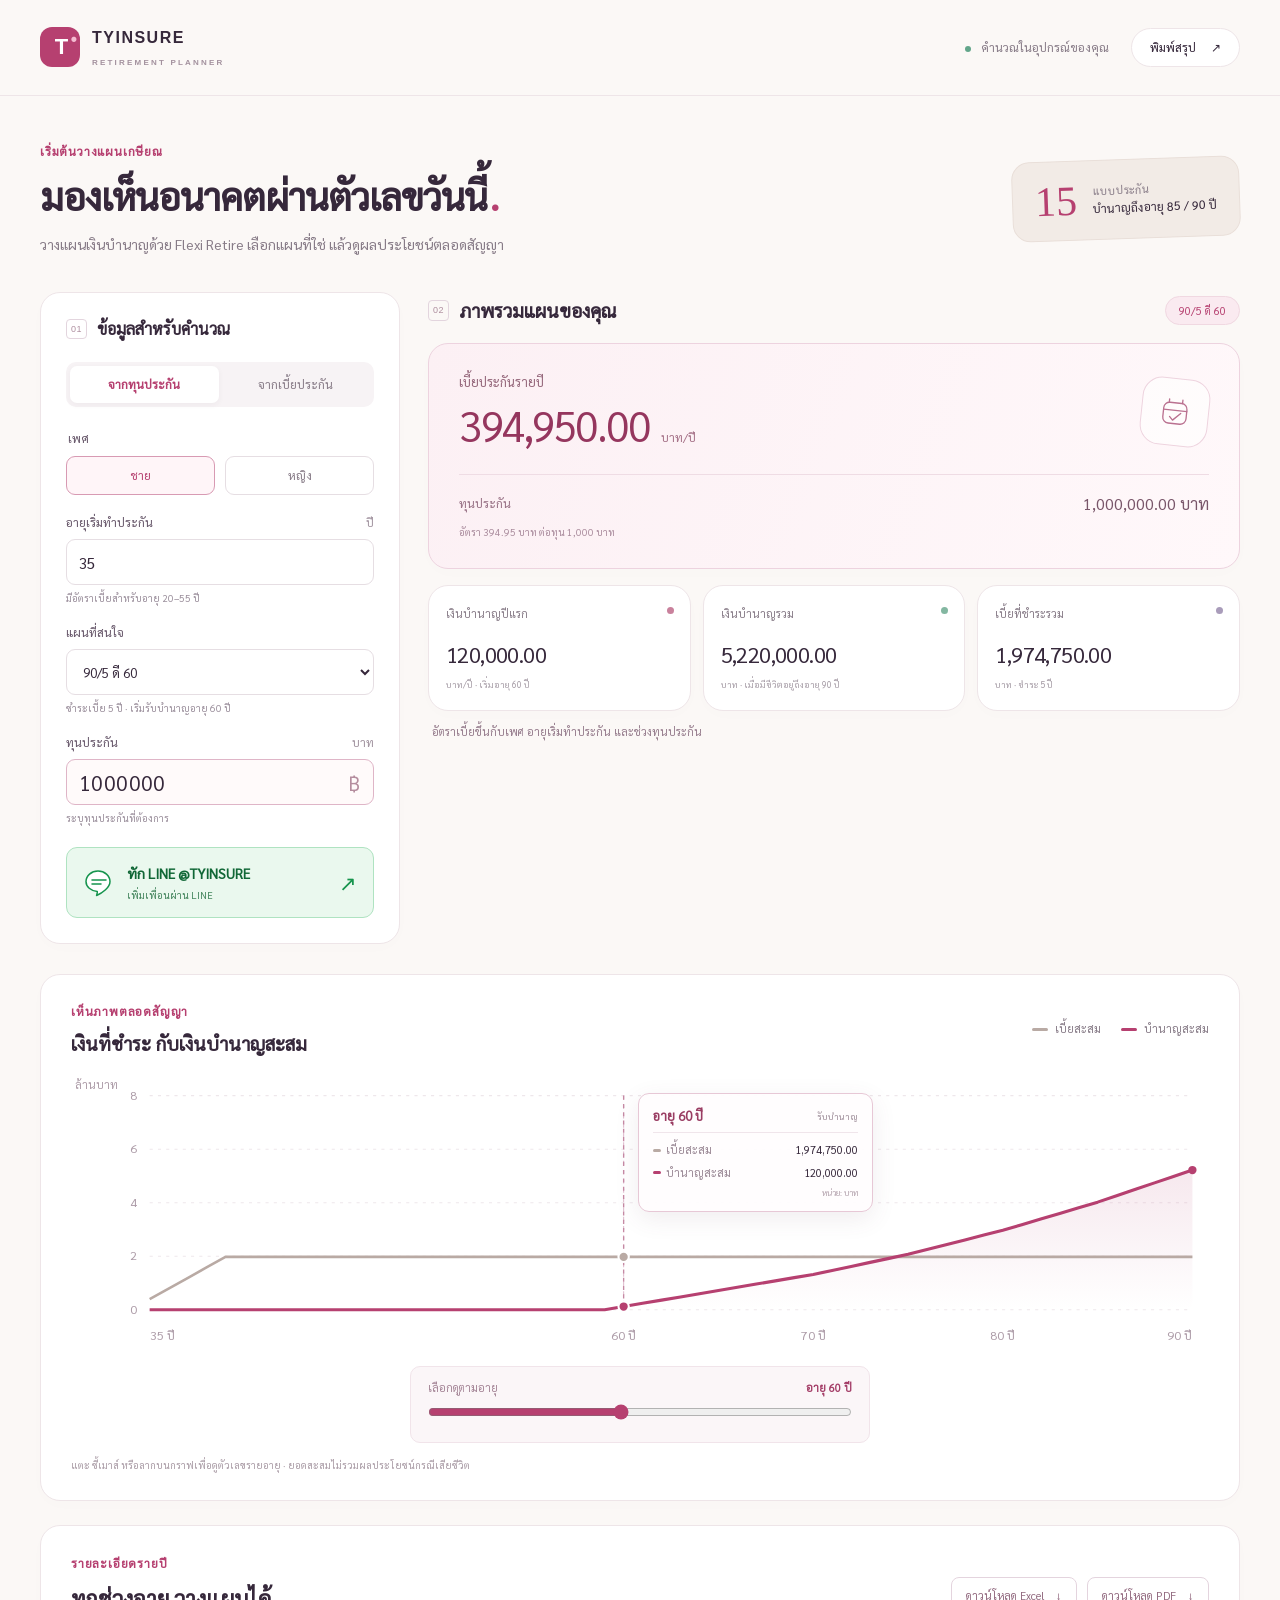
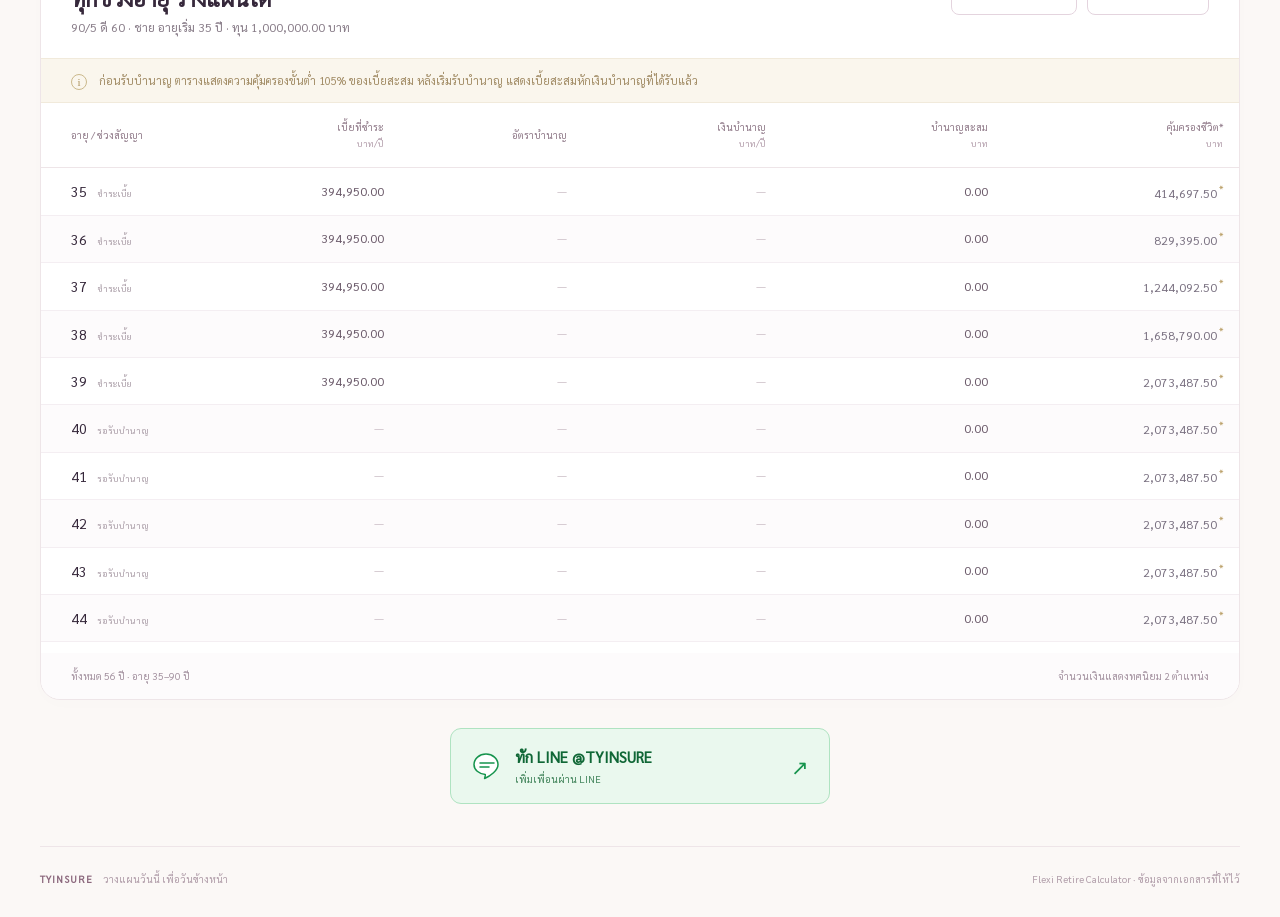
==== freeretire.html @ 0e9b87dd "Add files via upload" ====
<!doctype html>
<html lang="th">
<head>
 <meta charset="utf-8"><meta name="viewport" content="width=device-width, initial-scale=1">
 <meta name="theme-color" content="#b64070"><meta name="description" content="คำนวณเบี้ยและทุนประกัน Flexi Retire ทั้ง 15 แผน พร้อมเงินบำนาญและความคุ้มครองรายปี">
 <title>FreeRetire · Flexi Retire — TYINSURE</title>
 <link rel="stylesheet" href="style.css">
</head>
<body>
 <header class="topbar"><a class="brand" href="./" aria-label="TYINSURE หน้าแรก"><span class="brand-icon">T<span>•</span></span><span>TYINSURE<small>RETIREMENT PLANNER</small></span></a><div class="header-right"><span class="local-tag"><i></i> คำนวณในอุปกรณ์ของคุณ</span><button class="quiet" id="print" type="button">พิมพ์สรุป <span aria-hidden="true">↗</span></button></div></header>
 <main>
  <section class="intro"><div><p class="eyebrow">เริ่มต้นวางแผนเกษียณ</p><h1>มองเห็นอนาคต<br class="mobile-only">ผ่านตัวเลขวันนี้<span>.</span></h1><p class="intro-text">วางแผนเงินบำนาญด้วย Flexi Retire<br class="mobile-only"> เลือกแผนที่ใช่ แล้วดูผลประโยชน์ตลอดสัญญา</p></div><div class="intro-stamp"><span>15</span><div>แบบประกัน<br><strong>บำนาญถึงอายุ 85 / 90 ปี</strong></div></div></section>
  <div class="workspace">
   <aside class="input-panel card">
    <div class="section-heading"><span class="step">01</span><h2>ข้อมูลสำหรับคำนวณ</h2></div>
    <div class="mode-tabs" role="tablist" aria-label="วิธีคำนวณ"><button class="active" type="button" role="tab" id="mode-sum" aria-selected="true">จากทุนประกัน</button><button type="button" role="tab" id="mode-premium" aria-selected="false">จากเบี้ยประกัน</button></div>
    <form id="form" novalidate>
     <fieldset class="gender-field"><legend>เพศ</legend><div class="gender-options"><label><input type="radio" name="gender" value="male" checked><span>ชาย</span></label><label><input type="radio" name="gender" value="female"><span>หญิง</span></label></div></fieldset>
     <div class="field"><label for="age">อายุเริ่มทำประกัน <span>ปี</span></label><input id="age" type="number" min="20" max="60" step="1" value="35" inputmode="numeric" required><small id="age-hint">อายุที่มีอัตราเบี้ยในตาราง</small></div>
     <div class="field"><label for="plan">แผนที่สนใจ</label><select id="plan" required></select><small id="plan-hint"></small></div>
     <div class="field" id="frequency-field" hidden><label for="frequency">งวดชำระเบี้ย</label><select id="frequency"><option value="annual">รายปี</option><option value="semiannual">ราย 6 เดือน</option><option value="quarterly">ราย 3 เดือน</option><option value="monthly">รายเดือน</option></select><small>ใช้อัตรารายงวดจากภาพ ส่วนลดช่วงทุนใช้เฉพาะเบี้ยรายปี</small></div>
     <div class="field amount-field"><label for="amount" id="amount-label">ทุนประกัน <span>บาท</span></label><div class="amount-wrap"><input id="amount" type="number" min="0.01" step="0.01" value="1000000" inputmode="decimal" required><span id="amount-unit">฿</span></div><small id="amount-hint"></small></div>
     <div id="error" class="error" role="alert" hidden></div>
    </form>
    <a class="agent-contact" href="https://line.me/R/ti/p/@tyinsure" target="_blank" rel="noopener noreferrer" aria-label="ทัก LINE @TYINSURE เพิ่มเพื่อนผ่าน LINE (เปิดหน้าต่างใหม่)"><svg viewBox="0 0 32 32" aria-hidden="true"><path d="M27 14.5c0 6-7.5 11.5-13.4 14 .5-1.8.9-3.3.7-4.1C7.8 24 3 19.8 3 14.5 3 8.7 8.4 4 15 4s12 4.7 12 10.5Z"/><path d="M9 13h14M9 17h9"/></svg><span><strong>ทัก LINE @TYINSURE</strong><small>เพิ่มเพื่อนผ่าน LINE</small></span><span class="contact-arrow" aria-hidden="true">↗</span></a>
   </aside>
   <section id="results" class="results" aria-live="polite" aria-atomic="false">
    <div class="result-top"><div class="result-heading"><span class="step">02</span><h2>ภาพรวมแผนของคุณ</h2></div><span class="plan-badge" id="plan-badge">Flexi Retire</span></div>
    <div class="main-result card"><div class="main-result-top"><div><p id="headline-label">เบี้ยประกันรายปี</p><div class="headline"><strong id="headline-value">—</strong><span id="headline-unit">บาท/ปี</span></div></div><span class="result-icon" aria-hidden="true"><svg viewBox="0 0 48 48"><rect x="10" y="13" width="28" height="25" rx="7"/><path d="M16 13V9m16 4V9M10 22h28m-20 8 4 4 9-9"/></svg></span></div><div class="result-divider"></div><div class="complement"><span id="complement-label">ทุนประกัน</span><strong id="complement-value">—</strong></div><div class="rate-detail" id="rate-detail"></div></div>
    <div class="metrics"><article class="metric card"><span class="metric-dot pink"></span><p>เงินบำนาญปีแรก</p><strong id="first-pension">—</strong><small id="first-pension-note">บาท/ปี</small></article><article class="metric card"><span class="metric-dot mint"></span><p>เงินบำนาญรวม</p><strong id="total-pension">—</strong><small>บาท · เมื่อมีชีวิตอยู่ถึงอายุ 90 ปี</small></article><article class="metric card"><span class="metric-dot plum"></span><p>เบี้ยที่ชำระรวม</p><strong id="total-paid">—</strong><small id="pay-note">บาท · ตลอดระยะชำระเบี้ย</small></article></div>
    <div class="calculation-note" id="calculation-note"></div>
   </section>
  </div>
  <section class="chart-section card" id="chart-section"><div class="chart-header"><div><p class="eyebrow">เห็นภาพตลอดสัญญา</p><h2>เงินที่ชำระ กับเงินบำนาญสะสม</h2></div><div class="chart-legend"><span><i class="legend-paid"></i>เบี้ยสะสม</span><span><i class="legend-pension"></i>บำนาญสะสม</span></div></div><div id="chart" class="chart" aria-label="กราฟเปรียบเทียบเบี้ยสะสมและเงินบำนาญสะสม"></div><p class="chart-note">แตะ ชี้เมาส์ หรือลากบนกราฟเพื่อดูตัวเลขรายอายุ · ยอดสะสมไม่รวมผลประโยชน์กรณีเสียชีวิต</p></section>
  <section class="schedule-section card" id="schedule-section"><div class="schedule-header"><div><p class="eyebrow">รายละเอียดรายปี</p><h2>ทุกช่วงอายุ วางแผนได้</h2><p id="schedule-description">เบี้ยประกัน เงินบำนาญ และความคุ้มครองถึงอายุ 90 ปี</p></div><div class="export-actions"><button id="csv" type="button" class="outline-button">ดาวน์โหลด Excel <span aria-hidden="true">↓</span></button><button id="pdf" type="button" class="outline-button">ดาวน์โหลด PDF <span aria-hidden="true">↓</span></button></div></div><div class="schedule-info"><span class="info-icon" aria-hidden="true">i</span><p id="coverage-note">ก่อนรับบำนาญ ตารางแสดงความคุ้มครองขั้นต่ำ <strong>105% ของเบี้ยสะสม</strong> หลังเริ่มรับบำนาญ แสดงเบี้ยสะสมหักเงินบำนาญที่ได้รับแล้ว</p></div><div class="table-scroll" tabindex="0" aria-label="ตารางผลประโยชน์ เลื่อนเพื่อดูทุกคอลัมน์"><table><thead><tr><th>อายุ / ช่วงสัญญา</th><th>เบี้ยที่ชำระ<br><small>บาท/ปี</small></th><th>อัตราบำนาญ</th><th>เงินบำนาญ<br><small>บาท/ปี</small></th><th>บำนาญสะสม<br><small>บาท</small></th><th>คุ้มครองชีวิต*<br><small>บาท</small></th></tr></thead><tbody id="schedule-body"></tbody></table></div><div class="table-footer"><span id="row-count"></span><span>จำนวนเงินแสดงทศนิยม 2 ตำแหน่ง</span></div></section>
<a class="agent-contact bottom-agent-contact" href="https://line.me/R/ti/p/@tyinsure" target="_blank" rel="noopener noreferrer" aria-label="ทัก LINE @TYINSURE เพิ่มเพื่อนผ่าน LINE (เปิดหน้าต่างใหม่)"><svg viewBox="0 0 32 32" aria-hidden="true"><path d="M27 14.5c0 6-7.5 11.5-13.4 14 .5-1.8.9-3.3.7-4.1C7.8 24 3 19.8 3 14.5 3 8.7 8.4 4 15 4s12 4.7 12 10.5Z"/><path d="M9 13h14M9 17h9"/></svg><span><strong>ทัก LINE @TYINSURE</strong><small>เพิ่มเพื่อนผ่าน LINE</small></span><span class="contact-arrow" aria-hidden="true">↗</span></a>
 </main>
 <footer><span class="footer-brand">TYINSURE<span> วางแผนวันนี้ เพื่อวันข้างหน้า</span></span><span>Flexi Retire Calculator · ข้อมูลจากเอกสารที่ให้ไว้</span></footer>
 <div id="loading" class="loading">กำลังโหลดตารางอัตราเบี้ย…</div>
 <script type="module" src="app.mjs"></script>
</body>
</html>
---- style.css ----
@font-face{font-family:Sarabun;src:url('assets/sarabun.ttf') format('truetype');font-display:swap}*{box-sizing:border-box} :root{--ink:#36283b;--muted:#877b87;--pink:#b64070;--soft:#faeaf0;--line:#eee5e8;--paper:#fff;--mint:#def3e9;--green:#338169}body{margin:0;background:#fbf8f6;color:var(--ink);font-family:Sarabun,Arial,sans-serif;font-size:15px;line-height:1.6}button,input,select{font:inherit}button,a,input,select,summary{touch-action:manipulation}button{cursor:pointer}a{color:var(--pink)}button:focus-visible,a:focus-visible,summary:focus-visible,input:focus-visible,select:focus-visible{outline:3px solid #d488a6;outline-offset:3px}button{transition:background .15s,transform .15s}button:hover{filter:brightness(.97)}button:active{transform:translateY(1px)}.topbar{height:96px;max-width:1344px;padding:0 40px;margin:auto;display:flex;align-items:center;justify-content:space-between;border-bottom:1px solid var(--line)}.brand{display:flex;gap:12px;align-items:center;color:var(--ink);font-weight:800;font-family:Arial,sans-serif;letter-spacing:1.5px;text-decoration:none;font-size:16px}.brand small{display:block;color:#a3919e;font-size:8px;letter-spacing:2.2px;margin-top:6px}.brand-icon{display:grid;place-items:center;position:relative;background:var(--pink);color:white;width:40px;height:40px;border-radius:12px;font:800 22px Arial;letter-spacing:-3px}.brand-icon span{position:absolute;color:#f4bcd1;right:6px;top:2px;font-size:18px}.header-right{display:flex;align-items:center;gap:22px}.local-tag{color:var(--muted);font-size:12px}.local-tag i{display:inline-block;background:#62a58a;width:6px;height:6px;border-radius:50%;margin-right:7px}.quiet{background:white;border:1px solid var(--line);border-radius:100px;padding:9px 18px;color:var(--ink);font-size:12px}.quiet span{margin-left:12px}main{max-width:1264px;margin:auto;padding:0 0 42px}.intro{display:flex;justify-content:space-between;align-items:center;padding:46px 0 36px}.eyebrow{color:var(--pink);font-size:12px;letter-spacing:.8px;font-weight:bold;margin:0 0 9px}h1{font-size:38px;font-weight:600;letter-spacing:-1px;line-height:1.35;margin:0 0 12px}h1>span{color:var(--pink);margin-left:3px}.intro-text{color:var(--muted);font-size:14px;margin:0}.intro-stamp{display:flex;gap:16px;align-items:center;background:#f2ebe6;border:1px solid #e9dfd9;border-radius:18px;padding:14px 22px;transform:rotate(-2deg)}.intro-stamp>span{font-size:42px;line-height:1.2;font-family:Georgia,serif;color:var(--pink)}.intro-stamp>div{font-size:11px;color:var(--muted)}.intro-stamp strong{font-size:12px;color:var(--ink);font-weight:500}.card{background:var(--paper);border:1px solid var(--line);border-radius:20px;box-shadow:0 4px 18px #482c3c03}.workspace{display:grid;grid-template-columns:360px 1fr;gap:28px;align-items:start}.input-panel{padding:25px}.section-heading,.result-heading{display:flex;align-items:center;gap:10px}h2{font-size:19px;line-height:1.4;font-weight:600;margin:0}.section-heading h2{font-size:16px}.step{font-family:Arial,sans-serif;font-size:9px;border:1px solid #e3d5de;color:#ae8e9f;padding:2px 4px;border-radius:4px;letter-spacing:.4px}.mode-tabs{display:flex;padding:4px;gap:3px;background:#f7f3f5;border-radius:10px;margin:22px 0}.mode-tabs button{border:0;background:transparent;border-radius:7px;padding:9px 5px;flex:1;color:var(--muted);font-size:12px}.mode-tabs button.active{background:white;color:var(--pink);font-weight:bold;box-shadow:0 2px 6px #492e3b0c}.field{margin:18px 0}.field>label{display:flex;justify-content:space-between;font-size:12px;margin-bottom:7px;color:#665669}.field>label span{color:#a1939f;font-weight:normal}.field input,.field select{width:100%;height:46px;border:1px solid #e6dee3;border-radius:9px;background:#fff;color:var(--ink);padding:0 12px;font-size:15px;outline-offset:3px;min-width:0}.field select{font-size:13px;padding-right:7px}.field small{font-size:10px;line-height:1.5;color:#9b8f9c;display:block;margin-top:5px;min-height:15px}.gender-field{border:0;padding:0;margin:0}.gender-field legend{font-size:12px;color:#665669;margin-bottom:7px}.gender-options{display:flex;gap:10px}.gender-options label{flex:1;cursor:pointer}.gender-options input{position:absolute;opacity:0;width:1px;height:1px}.gender-options span{display:block;border:1px solid #e6dee3;border-radius:9px;padding:9px;text-align:center;font-size:12px;color:var(--muted)}.gender-options input:checked+span{border-color:#d89ab3;background:#fff5f8;color:var(--pink)}.gender-options input:focus-visible+span{outline:3px solid #d488a6;outline-offset:3px}.amount-field{margin-bottom:10px}.amount-wrap{position:relative}.amount-wrap input{font-size:21px;background:#fffafa;border-color:#dfb5c7;letter-spacing:.4px;padding-right:40px;font-variant-numeric:tabular-nums}.amount-wrap>span{position:absolute;right:14px;top:8px;font-size:20px;color:#b58d9e}.presets{display:flex;gap:6px;margin-bottom:22px}.presets button{flex:1;border:1px solid var(--line);background:white;color:var(--muted);border-radius:7px;padding:5px 3px;font-size:10px}.primary{display:flex;justify-content:space-between;align-items:center;color:white;background:var(--pink);border:0;border-radius:10px;width:100%;padding:12px 16px;font-size:13px;box-shadow:0 5px 15px #b6407020}.primary span{font:20px Arial}.example-note{font-size:10px;color:#b0a1ac;text-align:center;margin:10px 0 18px}.input-footer{border-top:1px solid var(--line);padding-top:15px;display:flex;align-items:center;justify-content:space-between;font-size:10px;color:#a295a0}.text-button{border:0;background:none;color:var(--pink);padding:0;font-size:11px}.error{background:#fff1ef;color:#a53b42;padding:10px;border-radius:8px;font-size:12px;margin-bottom:12px}.results{min-width:0}.result-top{display:flex;align-items:center;justify-content:space-between;gap:12px;margin:4px 0 18px}.plan-badge{background:var(--soft);color:var(--pink);border:1px solid #f0d8e1;border-radius:100px;padding:5px 13px;font-size:11px;white-space:nowrap}.main-result{background:linear-gradient(110deg,#fcf0f4,#fff8fa);padding:28px 30px;border-color:#edd3df;position:relative;overflow:hidden}.main-result-top{display:flex;align-items:center;justify-content:space-between;gap:10px}.main-result p{color:#96687c;margin:0 0 7px;font-size:13px}.headline{display:flex;gap:12px;align-items:baseline;flex-wrap:wrap;line-height:1.2}.headline strong{font-size:42px;font-weight:500;letter-spacing:-1.5px;font-variant-numeric:tabular-nums;color:#95365e}.headline>span{font-size:12px;color:#a57187}.result-icon{display:grid;place-items:center;width:68px;height:68px;background:#ffffff9e;border:1px solid #eed4df;border-radius:20px;flex-shrink:0;transform:rotate(6deg)}.result-icon svg{width:40px;fill:none;stroke:#ba7190;stroke-width:1.6;stroke-linecap:round;stroke-linejoin:round}.result-divider{height:1px;background:#efdce4;margin:23px 0 16px}.complement{display:flex;align-items:center;justify-content:space-between;color:#977084;font-size:12px}.complement strong{color:#79566a;font-size:16px;font-weight:500;font-variant-numeric:tabular-nums}.rate-detail{font-size:10px;color:#aa8c9d;margin-top:8px}.metrics{display:grid;grid-template-columns:repeat(3,1fr);gap:12px;margin-top:16px}.metric{padding:19px 17px;position:relative;min-width:0}.metric-dot{position:absolute;right:16px;top:21px;width:7px;height:7px;border-radius:50%}.pink{background:#c9819c}.mint{background:#83b7a1}.plum{background:#a99cba}.metric p{font-size:11px;color:var(--muted);margin:0 0 14px}.metric strong{display:block;font-size:22px;letter-spacing:-.6px;font-weight:500;font-variant-numeric:tabular-nums;white-space:nowrap}.metric small{color:#a399a3;display:block;font-size:9px;line-height:1.6;margin-top:5px}.timeline{padding:24px 26px 17px;margin-top:16px;display:grid;grid-template-columns:repeat(3,1fr);gap:0;position:relative}.timeline>div{position:relative;padding-top:21px}.timeline>div:before{content:'';position:absolute;top:5px;left:0;width:100%;height:1px;background:#ecd9e1}.timeline>div:last-of-type:before{width:0}.timeline-marker{position:absolute;top:0;width:11px;height:11px;border:2px solid #d9a5ba;border-radius:50%;background:white;z-index:1}.timeline-marker.filled{background:var(--pink);border-color:var(--pink)}.timeline small{display:block;font-size:10px;color:var(--muted)}.timeline strong{font-size:14px;font-weight:500;display:block;margin-top:4px}.timeline p{grid-column:1/-1;border-top:1px dashed var(--line);padding-top:13px;color:#9a8895;font-size:10px;margin:17px 0 0}.calculation-note{font-size:11px;color:#947a8b;padding:12px 4px;min-height:40px}.chart-section{padding:27px 30px;margin-top:30px}.chart-header{display:flex;justify-content:space-between;gap:12px;align-items:center}.chart-header h2{font-size:19px}.chart-legend{display:flex;gap:20px;color:var(--muted);font-size:11px}.chart-legend span{display:flex;align-items:center;gap:7px}.chart-legend i{display:block;width:16px;height:3px;border-radius:2px}.legend-paid{background:#b9aaa4}.legend-pension{background:#b64070}.chart{width:100%;margin-top:20px}.chart svg{display:block;width:100%;height:auto;overflow:visible}.chart-note{font-size:10px;color:#aa9ca6;margin:4px 0 0}.schedule-section{margin-top:24px;overflow:hidden}.schedule-header{padding:28px 30px 20px;display:flex;align-items:center;justify-content:space-between;gap:15px}.schedule-header h2{font-size:22px}.schedule-header p:not(.eyebrow){font-size:12px;color:var(--muted);margin:5px 0 0}.outline-button{border:1px solid #e4d4de;background:white;padding:9px 14px;color:#91687e;font-size:11px;border-radius:8px;white-space:nowrap}.outline-button span{padding-left:9px}.schedule-info{display:flex;gap:12px;background:#faf6ed;border-top:1px solid #f1eadb;border-bottom:1px solid #f1eadb;padding:12px 30px;align-items:flex-start}.info-icon{font-family:Georgia,serif;color:#ad925c;border:1px solid #cbb98c;border-radius:50%;width:16px;height:16px;text-align:center;line-height:15px;margin-top:3px;flex-shrink:0;font-size:11px}.schedule-info p{font-size:11px;color:#a08a63;margin:0;line-height:1.8}.schedule-info strong{font-weight:500;color:#8b754f}.table-scroll{overflow:auto;max-height:550px;overscroll-behavior:contain}table{border-collapse:collapse;width:100%;font-size:12px;white-space:nowrap}th{text-align:right;font-size:10px;line-height:1.6;font-weight:500;color:#917b8a;background:#fff;position:sticky;top:0;z-index:2;padding:16px;border-bottom:1px solid var(--line)}th:first-child{text-align:left;padding-left:30px}th small{font-size:9px;color:#b09aa8}td{text-align:right;padding:12px 16px;border-bottom:1px solid #f4eef2;color:#695868;font-variant-numeric:tabular-nums}td:first-child{text-align:left;padding-left:30px;color:var(--ink)}tr:nth-child(even){background:#fdfbfc}tr.milestone{background:#fff4f8}tr.milestone td{border-top:1px solid #efdbe4}td .age-number{font-size:14px;margin-right:10px}td .phase{font-size:9px;color:#a89ba5;display:inline-block}.pension-phase{color:var(--pink)!important}.pension-value{color:#a33a64}.coverage-value{color:#797080}.coverage-value sup{color:#b79b60;margin-left:2px}td input{background:#fffbef;border:1px solid #eee3c7;border-radius:5px;font-size:11px;width:118px;padding:5px 7px;text-align:right;color:#7b6a48}td input::placeholder{color:#c5b797}td .dash{color:#cbbfc6}.table-footer{display:flex;justify-content:space-between;font-size:10px;color:#a3919f;padding:15px 30px;background:#fdfbfc}.notes{padding:24px 0 0;font-size:12px;color:#948291}.notes details{border:1px solid var(--line);border-radius:13px;padding:14px 20px;background:#ffffff70}.notes summary{cursor:pointer;color:#806477;font-size:12px}.notes-content{padding:8px 6px 2px}.notes-content p{line-height:1.9;max-width:1000px;font-size:11px}.sources{color:#aa9ba7;border-top:1px solid var(--line);padding-top:12px}.sources a{display:inline-block;margin-top:12px}footer{max-width:1264px;margin:auto;border-top:1px solid var(--line);padding:24px 0 30px;display:flex;justify-content:space-between;font-size:10px;color:#b09da9}.footer-brand{color:#8b677c;font-weight:bold;letter-spacing:1px}.footer-brand>span{font-weight:normal;color:#b09da9;letter-spacing:0;margin-left:8px}.mobile-only{display:none}.loading{position:fixed;bottom:20px;left:50%;transform:translateX(-50%);background:#36283b;color:white;padding:10px 20px;border-radius:100px;font-size:12px;z-index:10}.invalid .main-result,.invalid .metrics,.invalid .timeline{opacity:.35}.invalid .calculation-note{color:#a53b42}button:disabled{opacity:.5;cursor:not-allowed}
@media(min-width:1600px){main,footer{max-width:1320px}.topbar{max-width:1400px}.workspace{grid-template-columns:380px 1fr;gap:32px}}
@media(max-width:1344px){main,footer{margin-left:40px;margin-right:40px}}
@media(max-width:1000px){.workspace{grid-template-columns:310px 1fr;gap:20px}.input-panel{padding:20px}.headline strong{font-size:32px}.result-icon{width:50px;height:50px;border-radius:15px}.result-icon svg{width:32px}.main-result{padding:23px}.metric{padding:15px 12px}.metric strong{font-size:18px}.metric-dot{right:12px;top:18px}.metric p{font-size:10px}.metric small{font-size:8px}.intro-stamp{display:none}.plan-badge{font-size:9px}.result-heading h2{font-size:16px}.timeline{padding:21px}.chart-header h2{font-size:17px}}
@media(max-width:760px){body{font-size:14px}.topbar{height:77px;padding:0 20px}.brand{font-size:14px}.brand-icon{width:34px;height:34px;border-radius:10px;font-size:20px}.brand small{font-size:7px}.header-right{gap:8px}.local-tag{display:none}.quiet{padding:7px 11px;font-size:10px}.quiet span{margin-left:5px}main,footer{margin-left:18px;margin-right:18px}.intro{padding:29px 2px 27px}h1{font-size:30px;letter-spacing:-.7px;margin-bottom:12px}.mobile-only{display:block}.intro-text{font-size:12px;line-height:1.9}.eyebrow{font-size:10px}.workspace{display:block}.input-panel{padding:21px;border-radius:17px}.section-heading h2{font-size:16px}.mode-tabs{margin:18px 0}.mode-tabs button{font-size:12px;padding:10px}.field{margin:16px 0}.field input{height:47px}.field select{height:47px}.field small{font-size:10px}.example-note{font-size:9px}.presets button{padding:7px}.primary{padding:13px 16px}.results{margin-top:28px}.result-top{margin-bottom:14px}.plan-badge{font-size:10px}.headline strong{font-size:36px}.main-result{padding:24px}.result-icon{width:56px;height:56px}.metrics{gap:8px;margin-top:12px}.metric{padding:17px 11px;border-radius:13px}.metric strong{font-size:18px;letter-spacing:-.7px}.metric-dot{width:5px;height:5px;right:10px;top:22px}.metric p{font-size:10px;margin-bottom:11px}.metric small{font-size:8px;line-height:1.8}.timeline{padding:22px 20px 17px;margin-top:12px}.timeline strong{font-size:13px}.timeline small{font-size:10px}.timeline p{font-size:10px}.calculation-note{font-size:10px;min-height:0}.chart-section{margin-top:18px;padding:21px 18px;border-radius:17px}.chart-header{display:block}.chart-header h2{font-size:17px}.chart-legend{margin-top:15px;gap:16px;font-size:10px}.chart{margin-top:10px}.chart-note{font-size:9px}.schedule-section{margin-top:18px;border-radius:17px}.schedule-header{padding:23px 20px 17px;display:block}.schedule-header h2{font-size:20px}.schedule-header p:not(.eyebrow){font-size:10px}.outline-button{margin-top:15px;font-size:10px}.schedule-info{padding:12px 18px;gap:9px}.schedule-info p{font-size:10px}.table-scroll{max-height:490px}table{font-size:11px;min-width:800px}th{padding:12px;font-size:10px}td{padding:12px}th:first-child,td:first-child{padding-left:20px;position:sticky;left:0;background:inherit}th:first-child{z-index:3;background:white}.table-footer{padding:12px 18px;font-size:9px;gap:10px}.notes{padding-top:18px}.notes details{padding:13px 16px}.notes summary{font-size:11px}footer{padding:20px 0;display:block;font-size:9px}.footer-brand{display:block;margin-bottom:6px}.loading{width:max-content;max-width:90vw}.headline>span{font-size:11px}}
@media(max-width:760px){.metric strong{font-size:clamp(12px,3.8vw,17px);white-space:normal;overflow-wrap:anywhere}}
@media(max-width:370px){.metric p{font-size:9px}.metric{padding:14px 8px}.headline strong{font-size:30px}.plan-badge{font-size:9px;padding:5px 8px}}
@media print{body{background:white;font-size:10px}.topbar{height:65px}.header-right,.input-panel,.notes,.presets,.outline-button,.loading,.intro-stamp,.calculation-note{display:none!important}main,footer{margin:0;max-width:none}.intro{padding:20px 0}h1{font-size:24px}.workspace{display:block}.results{margin-top:0}.main-result{padding:15px}.headline strong{font-size:30px}.metrics{display:grid;grid-template-columns:repeat(3,1fr)}.metric strong{font-size:19px}.card{box-shadow:none;break-inside:avoid}.chart-section{margin-top:15px;padding:15px;break-inside:avoid}.schedule-section{break-inside:auto;border:0}.schedule-header{padding:20px 0 10px}.schedule-info{padding:10px}.table-scroll{overflow:visible;max-height:none}table{font-size:9px;min-width:0;white-space:normal}th,td{padding:7px!important;position:static!important}thead{display:table-header-group}tr{break-inside:avoid}td input{width:85px;font-size:9px;padding:3px}.table-footer{padding:10px}.intro-text{font-size:11px}footer{font-size:9px;padding:14px 0}.mobile-only{display:none}.chart{margin-top:5px}.schedule-info p{font-size:9px}}
.chart{position:relative}.chart>svg{touch-action:pan-y;cursor:crosshair;user-select:none;-webkit-user-select:none}.chart-tooltip{position:absolute;top:16px;width:235px;padding:12px 14px;background:#fffdfef5;border:1px solid #e7c8d6;border-radius:11px;box-shadow:0 7px 24px #64445919;pointer-events:none;z-index:3;font-size:11px}.chart-tooltip-heading{display:flex;justify-content:space-between;align-items:center;margin-bottom:8px;padding-bottom:6px;border-bottom:1px solid #f0e5eb}.chart-tooltip-heading strong{color:#9a3d63;font-size:13px}.chart-tooltip-heading>span{color:#ad8d9d;font-size:9px}.chart-tooltip>div:not(.chart-tooltip-heading){display:flex;justify-content:space-between;gap:15px;margin:5px 0}.chart-tooltip>div>span{color:#9a8895;display:flex;align-items:center;gap:5px}.chart-tooltip i{display:inline-block;width:8px;height:3px;border-radius:2px}.chart-tooltip b{font-size:11px;font-weight:500;font-variant-numeric:tabular-nums}.chart-tooltip>small{display:block;color:#b5a4af;font-size:8px;text-align:right;margin-top:5px}.chart-age-controls{max-width:460px;margin:10px auto 14px;padding:12px 17px;background:#fbf6f8;border-radius:10px;border:1px solid #f1e4ea}.chart-age-controls>div{display:flex;justify-content:space-between;font-size:11px;color:#a38395}.chart-age-controls output{color:#a43e68;font-weight:bold}.chart-age-controls input{width:100%;accent-color:#b64070;height:24px;margin:4px 0 0;cursor:ew-resize;touch-action:pan-y}.chart-age-controls input:focus-visible{outline:2px solid #d488a6;outline-offset:3px}@media(max-width:760px){.chart-tooltip{top:8px;width:205px;padding:9px 11px;font-size:10px}.chart-tooltip-heading strong{font-size:12px}.chart-tooltip b{font-size:10px}.chart-age-controls{margin-top:8px;margin-bottom:10px;padding:9px 13px}}@media print{.chart-tooltip,.chart-age-controls,.chart-marker{display:none!important}.chart>svg{cursor:default}}

/* Opaque fixed age cells prevent horizontally scrolled values from showing through. */
.schedule-section table{border-collapse:separate;border-spacing:0;isolation:isolate}
.schedule-section thead th{background:#fff;z-index:3}
.schedule-section tbody tr{background:#fff}
.schedule-section tbody tr:nth-child(even){background:#fdfbfc}
.schedule-section tbody tr.milestone{background:#fff4f8}
.schedule-section th:first-child,.schedule-section td:first-child{width:160px;min-width:160px;max-width:160px}
@media(max-width:760px){
 .schedule-section th:first-child,.schedule-section td:first-child{position:sticky;left:0;width:142px;min-width:142px;max-width:142px;padding-left:18px;padding-right:12px}
 .schedule-section tbody td:first-child{background:#fff;z-index:2;box-shadow:4px 0 7px -5px #9c8292}
 .schedule-section tbody tr:nth-child(even) td:first-child{background:#fdfbfc}
 .schedule-section tbody tr.milestone td:first-child{background:#fff4f8}
 .schedule-section thead th:first-child{background:#fff;z-index:5;box-shadow:4px 0 7px -5px #9c8292}
}
@media print{
 .schedule-section th:first-child,.schedule-section td:first-child{position:static!important;width:auto;min-width:0;max-width:none;box-shadow:none!important}
}
.agent-contact{display:flex;align-items:center;gap:12px;margin-top:22px;padding:14px 16px;border:1px solid #afe3c1;border-radius:11px;background:#eaf8ee;color:#106736;text-decoration:none;transition:background .15s,transform .15s}.agent-contact:hover{background:#def3e5}.agent-contact:active{transform:translateY(1px)}.agent-contact>svg{width:32px;height:32px;flex-shrink:0;fill:#fff;stroke:#16944d;stroke-width:1.5;stroke-linecap:round;stroke-linejoin:round}.agent-contact strong{display:block;font-size:14px;font-weight:600}.agent-contact small{display:block;font-size:10px;color:#42845b;margin-top:2px}.agent-contact .contact-arrow{margin-left:auto;font-size:21px;color:#16944d}@media(max-width:760px){.agent-contact{padding:13px 15px;margin-top:18px}}
.bottom-agent-contact{max-width:380px;margin:28px auto 0;padding:16px 20px}.bottom-agent-contact strong{font-size:15px}@media(max-width:760px){.bottom-agent-contact{max-width:none;margin-top:22px;padding:15px 18px}}@media print{.bottom-agent-contact{display:none!important}}

.export-actions{display:flex;gap:10px;flex-wrap:wrap;align-items:center}.export-actions .outline-button{white-space:nowrap}@media(max-width:760px){.export-actions{gap:8px}}@media print{.export-actions{display:none!important}}

.customer-summary{margin-top:24px;padding:28px}.customer-summary-heading{display:flex;justify-content:space-between;align-items:center;gap:16px}.customer-summary-help{color:var(--muted);font-size:12px;line-height:1.8;margin:14px 0}.summary-text-label{display:block;font-size:12px;color:#665669;margin-bottom:8px}.customer-summary textarea{display:block;width:100%;min-height:330px;resize:vertical;border:1px solid #e2d5dd;border-radius:12px;background:#fffcfd;padding:18px;font:13px/1.9 Sarabun,Arial,sans-serif;color:var(--ink);white-space:pre-wrap}.copy-summary-button{border:1px solid var(--pink);border-radius:10px;background:var(--pink);color:white;padding:11px 18px;white-space:nowrap;font-size:13px}.customer-summary-bottom{display:flex;align-items:center;justify-content:space-between;gap:14px;margin-top:12px}.customer-summary-bottom p{font-size:12px;color:var(--green);margin:0;min-height:20px}.text-button{border:0;background:transparent;padding:5px 0;color:var(--pink);font-size:12px;cursor:pointer}@media(max-width:760px){.customer-summary{padding:20px;border-radius:17px}.customer-summary-heading{align-items:flex-start;flex-direction:column;gap:12px}.customer-summary h2{font-size:18px}.copy-summary-button{width:100%;padding:12px}.customer-summary textarea{font-size:13px;padding:14px}.customer-summary-bottom{align-items:flex-start;flex-direction:column;gap:8px}}@media print{.customer-summary{display:none!important}}
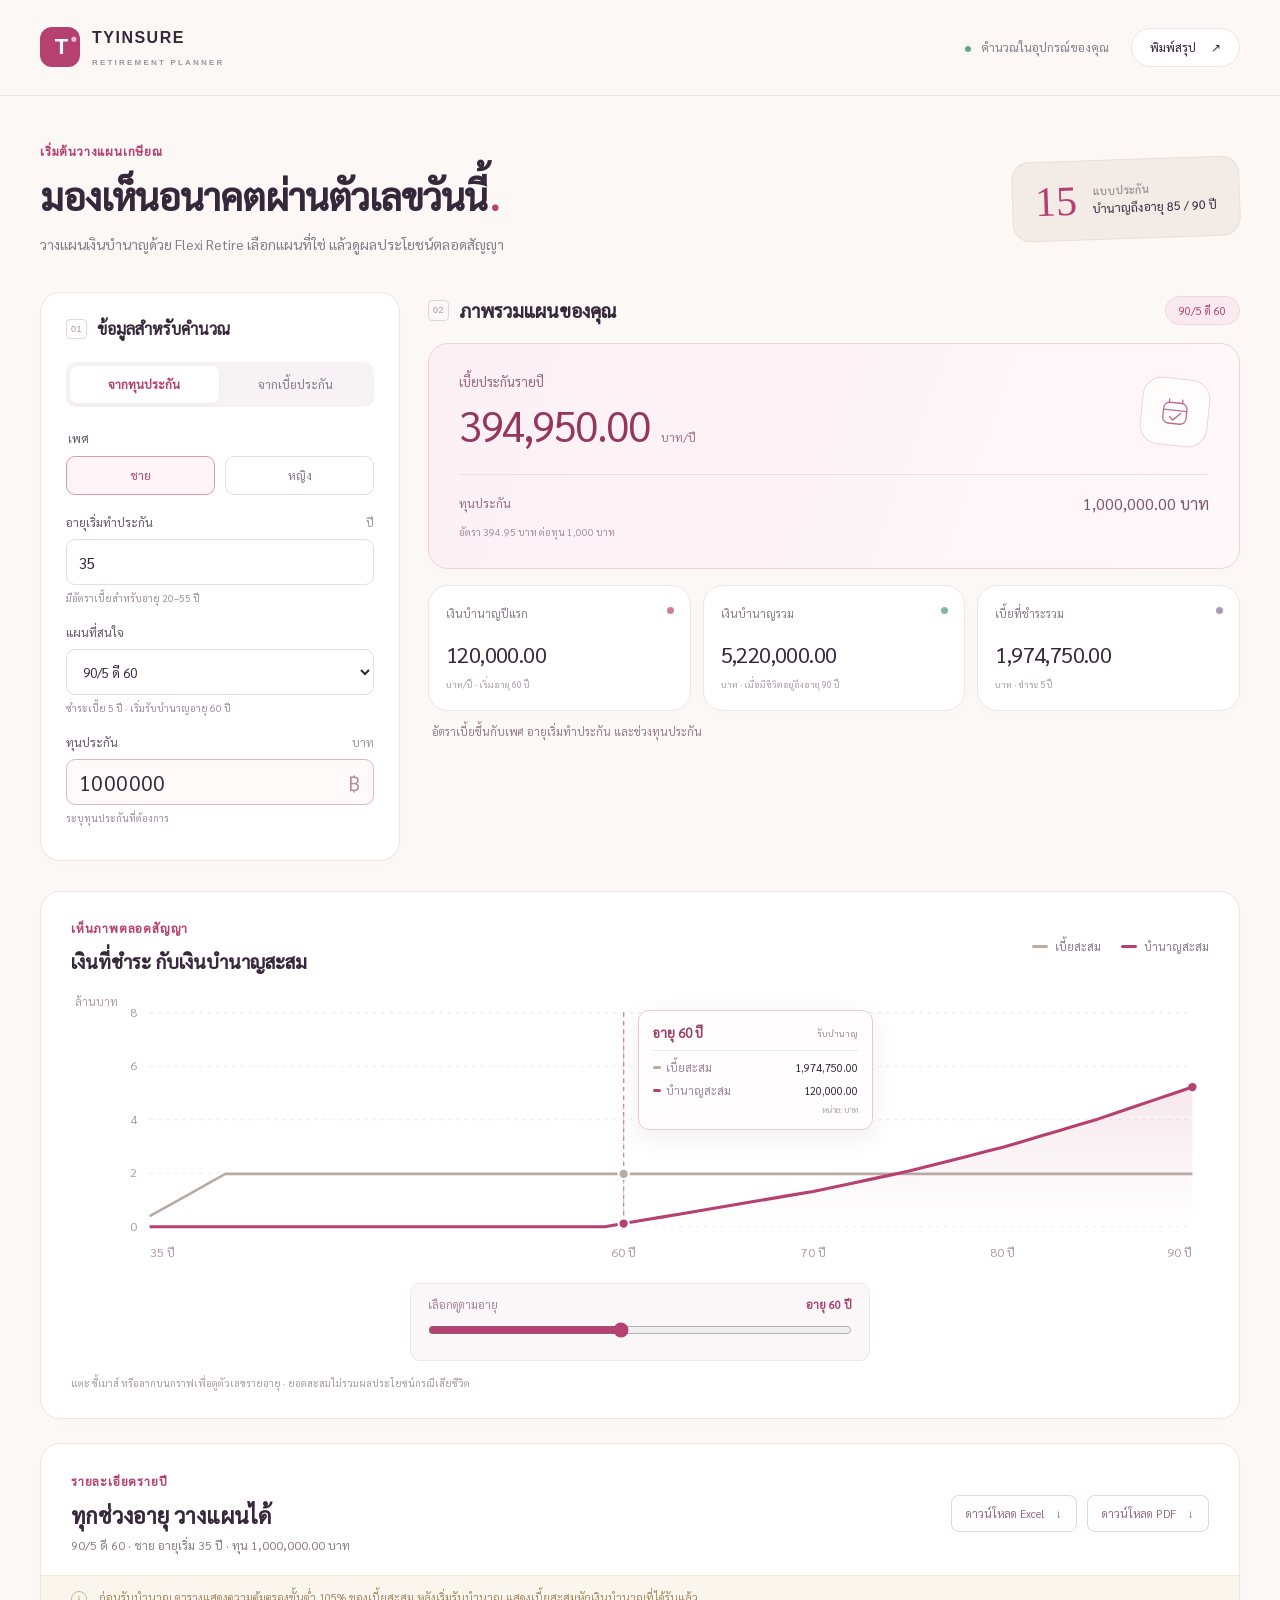
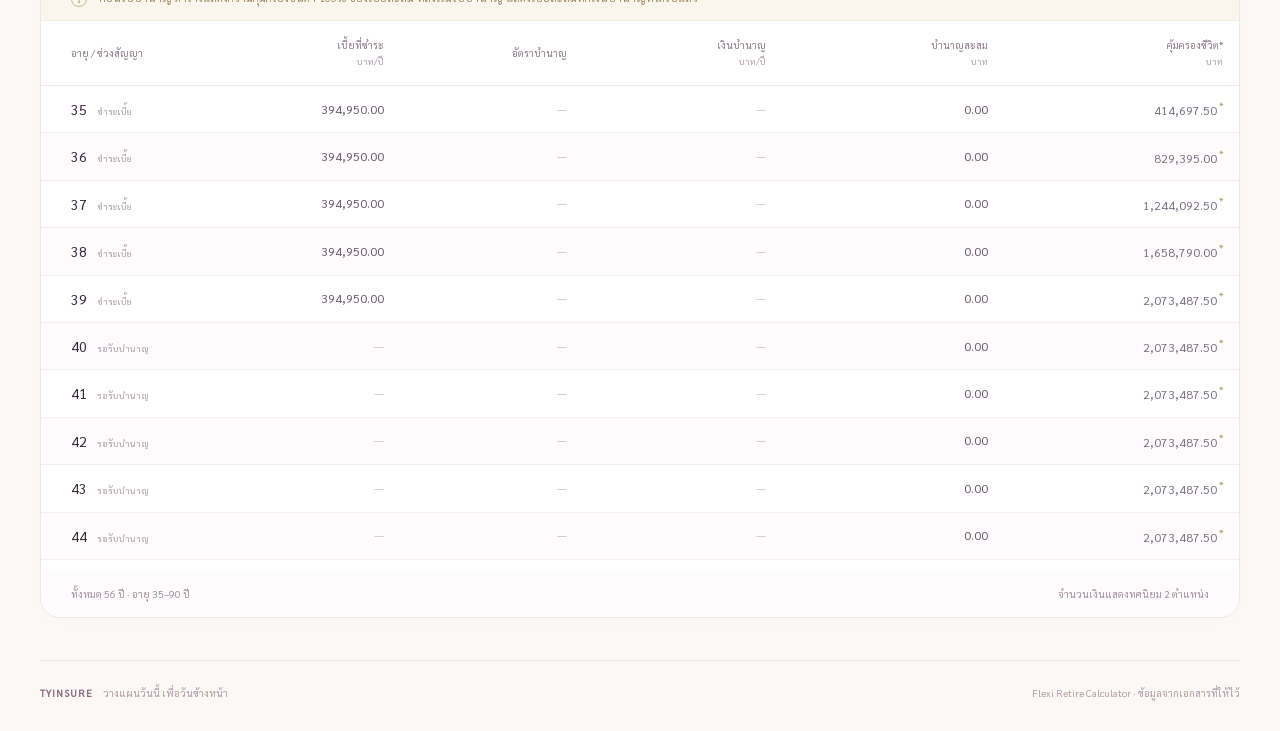
==== commit cbbe668e: "Add files via upload" ====
--- a/freeretire.html
+++ b/freeretire.html
@@ -4,10 +4,10 @@
  <meta charset="utf-8"><meta name="viewport" content="width=device-width, initial-scale=1">
  <meta name="theme-color" content="#b64070"><meta name="description" content="คำนวณเบี้ยและทุนประกัน Flexi Retire ทั้ง 15 แผน พร้อมเงินบำนาญและความคุ้มครองรายปี">
  <title>FreeRetire · Flexi Retire — TYINSURE</title>
- <link rel="stylesheet" href="style.css">
+ <link rel="stylesheet" href="freeretire-assets/style.css">
 </head>
 <body>
- <header class="topbar"><a class="brand" href="./" aria-label="TYINSURE หน้าแรก"><span class="brand-icon">T<span>•</span></span><span>TYINSURE<small>RETIREMENT PLANNER</small></span></a><div class="header-right"><span class="local-tag"><i></i> คำนวณในอุปกรณ์ของคุณ</span><button class="quiet" id="print" type="button">พิมพ์สรุป <span aria-hidden="true">↗</span></button></div></header>
+ <header class="topbar"><a class="brand" href="freeretire.html" aria-label="TYINSURE หน้าแรก"><span class="brand-icon">T<span>•</span></span><span>TYINSURE<small>RETIREMENT PLANNER</small></span></a><div class="header-right"><span class="local-tag"><i></i> คำนวณในอุปกรณ์ของคุณ</span><button class="quiet" id="print" type="button">พิมพ์สรุป <span aria-hidden="true">↗</span></button></div></header>
  <main>
   <section class="intro"><div><p class="eyebrow">เริ่มต้นวางแผนเกษียณ</p><h1>มองเห็นอนาคต<br class="mobile-only">ผ่านตัวเลขวันนี้<span>.</span></h1><p class="intro-text">วางแผนเงินบำนาญด้วย Flexi Retire<br class="mobile-only"> เลือกแผนที่ใช่ แล้วดูผลประโยชน์ตลอดสัญญา</p></div><div class="intro-stamp"><span>15</span><div>แบบประกัน<br><strong>บำนาญถึงอายุ 85 / 90 ปี</strong></div></div></section>
   <div class="workspace">
@@ -18,11 +18,9 @@
      <fieldset class="gender-field"><legend>เพศ</legend><div class="gender-options"><label><input type="radio" name="gender" value="male" checked><span>ชาย</span></label><label><input type="radio" name="gender" value="female"><span>หญิง</span></label></div></fieldset>
      <div class="field"><label for="age">อายุเริ่มทำประกัน <span>ปี</span></label><input id="age" type="number" min="20" max="60" step="1" value="35" inputmode="numeric" required><small id="age-hint">อายุที่มีอัตราเบี้ยในตาราง</small></div>
      <div class="field"><label for="plan">แผนที่สนใจ</label><select id="plan" required></select><small id="plan-hint"></small></div>
-     <div class="field" id="frequency-field" hidden><label for="frequency">งวดชำระเบี้ย</label><select id="frequency"><option value="annual">รายปี</option><option value="semiannual">ราย 6 เดือน</option><option value="quarterly">ราย 3 เดือน</option><option value="monthly">รายเดือน</option></select><small>ใช้อัตรารายงวดจากภาพ ส่วนลดช่วงทุนใช้เฉพาะเบี้ยรายปี</small></div>
      <div class="field amount-field"><label for="amount" id="amount-label">ทุนประกัน <span>บาท</span></label><div class="amount-wrap"><input id="amount" type="number" min="0.01" step="0.01" value="1000000" inputmode="decimal" required><span id="amount-unit">฿</span></div><small id="amount-hint"></small></div>
      <div id="error" class="error" role="alert" hidden></div>
     </form>
-    <a class="agent-contact" href="https://line.me/R/ti/p/@tyinsure" target="_blank" rel="noopener noreferrer" aria-label="ทัก LINE @TYINSURE เพิ่มเพื่อนผ่าน LINE (เปิดหน้าต่างใหม่)"><svg viewBox="0 0 32 32" aria-hidden="true"><path d="M27 14.5c0 6-7.5 11.5-13.4 14 .5-1.8.9-3.3.7-4.1C7.8 24 3 19.8 3 14.5 3 8.7 8.4 4 15 4s12 4.7 12 10.5Z"/><path d="M9 13h14M9 17h9"/></svg><span><strong>ทัก LINE @TYINSURE</strong><small>เพิ่มเพื่อนผ่าน LINE</small></span><span class="contact-arrow" aria-hidden="true">↗</span></a>
    </aside>
    <section id="results" class="results" aria-live="polite" aria-atomic="false">
     <div class="result-top"><div class="result-heading"><span class="step">02</span><h2>ภาพรวมแผนของคุณ</h2></div><span class="plan-badge" id="plan-badge">Flexi Retire</span></div>
@@ -33,10 +31,9 @@
   </div>
   <section class="chart-section card" id="chart-section"><div class="chart-header"><div><p class="eyebrow">เห็นภาพตลอดสัญญา</p><h2>เงินที่ชำระ กับเงินบำนาญสะสม</h2></div><div class="chart-legend"><span><i class="legend-paid"></i>เบี้ยสะสม</span><span><i class="legend-pension"></i>บำนาญสะสม</span></div></div><div id="chart" class="chart" aria-label="กราฟเปรียบเทียบเบี้ยสะสมและเงินบำนาญสะสม"></div><p class="chart-note">แตะ ชี้เมาส์ หรือลากบนกราฟเพื่อดูตัวเลขรายอายุ · ยอดสะสมไม่รวมผลประโยชน์กรณีเสียชีวิต</p></section>
   <section class="schedule-section card" id="schedule-section"><div class="schedule-header"><div><p class="eyebrow">รายละเอียดรายปี</p><h2>ทุกช่วงอายุ วางแผนได้</h2><p id="schedule-description">เบี้ยประกัน เงินบำนาญ และความคุ้มครองถึงอายุ 90 ปี</p></div><div class="export-actions"><button id="csv" type="button" class="outline-button">ดาวน์โหลด Excel <span aria-hidden="true">↓</span></button><button id="pdf" type="button" class="outline-button">ดาวน์โหลด PDF <span aria-hidden="true">↓</span></button></div></div><div class="schedule-info"><span class="info-icon" aria-hidden="true">i</span><p id="coverage-note">ก่อนรับบำนาญ ตารางแสดงความคุ้มครองขั้นต่ำ <strong>105% ของเบี้ยสะสม</strong> หลังเริ่มรับบำนาญ แสดงเบี้ยสะสมหักเงินบำนาญที่ได้รับแล้ว</p></div><div class="table-scroll" tabindex="0" aria-label="ตารางผลประโยชน์ เลื่อนเพื่อดูทุกคอลัมน์"><table><thead><tr><th>อายุ / ช่วงสัญญา</th><th>เบี้ยที่ชำระ<br><small>บาท/ปี</small></th><th>อัตราบำนาญ</th><th>เงินบำนาญ<br><small>บาท/ปี</small></th><th>บำนาญสะสม<br><small>บาท</small></th><th>คุ้มครองชีวิต*<br><small>บาท</small></th></tr></thead><tbody id="schedule-body"></tbody></table></div><div class="table-footer"><span id="row-count"></span><span>จำนวนเงินแสดงทศนิยม 2 ตำแหน่ง</span></div></section>
-<a class="agent-contact bottom-agent-contact" href="https://line.me/R/ti/p/@tyinsure" target="_blank" rel="noopener noreferrer" aria-label="ทัก LINE @TYINSURE เพิ่มเพื่อนผ่าน LINE (เปิดหน้าต่างใหม่)"><svg viewBox="0 0 32 32" aria-hidden="true"><path d="M27 14.5c0 6-7.5 11.5-13.4 14 .5-1.8.9-3.3.7-4.1C7.8 24 3 19.8 3 14.5 3 8.7 8.4 4 15 4s12 4.7 12 10.5Z"/><path d="M9 13h14M9 17h9"/></svg><span><strong>ทัก LINE @TYINSURE</strong><small>เพิ่มเพื่อนผ่าน LINE</small></span><span class="contact-arrow" aria-hidden="true">↗</span></a>
  </main>
  <footer><span class="footer-brand">TYINSURE<span> วางแผนวันนี้ เพื่อวันข้างหน้า</span></span><span>Flexi Retire Calculator · ข้อมูลจากเอกสารที่ให้ไว้</span></footer>
  <div id="loading" class="loading">กำลังโหลดตารางอัตราเบี้ย…</div>
- <script type="module" src="app.mjs"></script>
+ <script type="module" src="freeretire-assets/app.mjs"></script>
 </body>
 </html>
--- a/freeretire-assets/style.css
+++ b/freeretire-assets/style.css
@@ -0,0 +1,33 @@
+@font-face{font-family:Sarabun;src:url('assets/sarabun.ttf') format('truetype');font-display:swap}*{box-sizing:border-box} :root{--ink:#36283b;--muted:#877b87;--pink:#b64070;--soft:#faeaf0;--line:#eee5e8;--paper:#fff;--mint:#def3e9;--green:#338169}body{margin:0;background:#fbf8f6;color:var(--ink);font-family:Sarabun,Arial,sans-serif;font-size:15px;line-height:1.6}button,input,select{font:inherit}button,a,input,select,summary{touch-action:manipulation}button{cursor:pointer}a{color:var(--pink)}button:focus-visible,a:focus-visible,summary:focus-visible,input:focus-visible,select:focus-visible{outline:3px solid #d488a6;outline-offset:3px}button{transition:background .15s,transform .15s}button:hover{filter:brightness(.97)}button:active{transform:translateY(1px)}.topbar{height:96px;max-width:1344px;padding:0 40px;margin:auto;display:flex;align-items:center;justify-content:space-between;border-bottom:1px solid var(--line)}.brand{display:flex;gap:12px;align-items:center;color:var(--ink);font-weight:800;font-family:Arial,sans-serif;letter-spacing:1.5px;text-decoration:none;font-size:16px}.brand small{display:block;color:#a3919e;font-size:8px;letter-spacing:2.2px;margin-top:6px}.brand-icon{display:grid;place-items:center;position:relative;background:var(--pink);color:white;width:40px;height:40px;border-radius:12px;font:800 22px Arial;letter-spacing:-3px}.brand-icon span{position:absolute;color:#f4bcd1;right:6px;top:2px;font-size:18px}.header-right{display:flex;align-items:center;gap:22px}.local-tag{color:var(--muted);font-size:12px}.local-tag i{display:inline-block;background:#62a58a;width:6px;height:6px;border-radius:50%;margin-right:7px}.quiet{background:white;border:1px solid var(--line);border-radius:100px;padding:9px 18px;color:var(--ink);font-size:12px}.quiet span{margin-left:12px}main{max-width:1264px;margin:auto;padding:0 0 42px}.intro{display:flex;justify-content:space-between;align-items:center;padding:46px 0 36px}.eyebrow{color:var(--pink);font-size:12px;letter-spacing:.8px;font-weight:bold;margin:0 0 9px}h1{font-size:38px;font-weight:600;letter-spacing:-1px;line-height:1.35;margin:0 0 12px}h1>span{color:var(--pink);margin-left:3px}.intro-text{color:var(--muted);font-size:14px;margin:0}.intro-stamp{display:flex;gap:16px;align-items:center;background:#f2ebe6;border:1px solid #e9dfd9;border-radius:18px;padding:14px 22px;transform:rotate(-2deg)}.intro-stamp>span{font-size:42px;line-height:1.2;font-family:Georgia,serif;color:var(--pink)}.intro-stamp>div{font-size:11px;color:var(--muted)}.intro-stamp strong{font-size:12px;color:var(--ink);font-weight:500}.card{background:var(--paper);border:1px solid var(--line);border-radius:20px;box-shadow:0 4px 18px #482c3c03}.workspace{display:grid;grid-template-columns:360px 1fr;gap:28px;align-items:start}.input-panel{padding:25px}.section-heading,.result-heading{display:flex;align-items:center;gap:10px}h2{font-size:19px;line-height:1.4;font-weight:600;margin:0}.section-heading h2{font-size:16px}.step{font-family:Arial,sans-serif;font-size:9px;border:1px solid #e3d5de;color:#ae8e9f;padding:2px 4px;border-radius:4px;letter-spacing:.4px}.mode-tabs{display:flex;padding:4px;gap:3px;background:#f7f3f5;border-radius:10px;margin:22px 0}.mode-tabs button{border:0;background:transparent;border-radius:7px;padding:9px 5px;flex:1;color:var(--muted);font-size:12px}.mode-tabs button.active{background:white;color:var(--pink);font-weight:bold;box-shadow:0 2px 6px #492e3b0c}.field{margin:18px 0}.field>label{display:flex;justify-content:space-between;font-size:12px;margin-bottom:7px;color:#665669}.field>label span{color:#a1939f;font-weight:normal}.field input,.field select{width:100%;height:46px;border:1px solid #e6dee3;border-radius:9px;background:#fff;color:var(--ink);padding:0 12px;font-size:15px;outline-offset:3px;min-width:0}.field select{font-size:13px;padding-right:7px}.field small{font-size:10px;line-height:1.5;color:#9b8f9c;display:block;margin-top:5px;min-height:15px}.gender-field{border:0;padding:0;margin:0}.gender-field legend{font-size:12px;color:#665669;margin-bottom:7px}.gender-options{display:flex;gap:10px}.gender-options label{flex:1;cursor:pointer}.gender-options input{position:absolute;opacity:0;width:1px;height:1px}.gender-options span{display:block;border:1px solid #e6dee3;border-radius:9px;padding:9px;text-align:center;font-size:12px;color:var(--muted)}.gender-options input:checked+span{border-color:#d89ab3;background:#fff5f8;color:var(--pink)}.gender-options input:focus-visible+span{outline:3px solid #d488a6;outline-offset:3px}.amount-field{margin-bottom:10px}.amount-wrap{position:relative}.amount-wrap input{font-size:21px;background:#fffafa;border-color:#dfb5c7;letter-spacing:.4px;padding-right:40px;font-variant-numeric:tabular-nums}.amount-wrap>span{position:absolute;right:14px;top:8px;font-size:20px;color:#b58d9e}.presets{display:flex;gap:6px;margin-bottom:22px}.presets button{flex:1;border:1px solid var(--line);background:white;color:var(--muted);border-radius:7px;padding:5px 3px;font-size:10px}.primary{display:flex;justify-content:space-between;align-items:center;color:white;background:var(--pink);border:0;border-radius:10px;width:100%;padding:12px 16px;font-size:13px;box-shadow:0 5px 15px #b6407020}.primary span{font:20px Arial}.example-note{font-size:10px;color:#b0a1ac;text-align:center;margin:10px 0 18px}.input-footer{border-top:1px solid var(--line);padding-top:15px;display:flex;align-items:center;justify-content:space-between;font-size:10px;color:#a295a0}.text-button{border:0;background:none;color:var(--pink);padding:0;font-size:11px}.error{background:#fff1ef;color:#a53b42;padding:10px;border-radius:8px;font-size:12px;margin-bottom:12px}.results{min-width:0}.result-top{display:flex;align-items:center;justify-content:space-between;gap:12px;margin:4px 0 18px}.plan-badge{background:var(--soft);color:var(--pink);border:1px solid #f0d8e1;border-radius:100px;padding:5px 13px;font-size:11px;white-space:nowrap}.main-result{background:linear-gradient(110deg,#fcf0f4,#fff8fa);padding:28px 30px;border-color:#edd3df;position:relative;overflow:hidden}.main-result-top{display:flex;align-items:center;justify-content:space-between;gap:10px}.main-result p{color:#96687c;margin:0 0 7px;font-size:13px}.headline{display:flex;gap:12px;align-items:baseline;flex-wrap:wrap;line-height:1.2}.headline strong{font-size:42px;font-weight:500;letter-spacing:-1.5px;font-variant-numeric:tabular-nums;color:#95365e}.headline>span{font-size:12px;color:#a57187}.result-icon{display:grid;place-items:center;width:68px;height:68px;background:#ffffff9e;border:1px solid #eed4df;border-radius:20px;flex-shrink:0;transform:rotate(6deg)}.result-icon svg{width:40px;fill:none;stroke:#ba7190;stroke-width:1.6;stroke-linecap:round;stroke-linejoin:round}.result-divider{height:1px;background:#efdce4;margin:23px 0 16px}.complement{display:flex;align-items:center;justify-content:space-between;color:#977084;font-size:12px}.complement strong{color:#79566a;font-size:16px;font-weight:500;font-variant-numeric:tabular-nums}.rate-detail{font-size:10px;color:#aa8c9d;margin-top:8px}.metrics{display:grid;grid-template-columns:repeat(3,1fr);gap:12px;margin-top:16px}.metric{padding:19px 17px;position:relative;min-width:0}.metric-dot{position:absolute;right:16px;top:21px;width:7px;height:7px;border-radius:50%}.pink{background:#c9819c}.mint{background:#83b7a1}.plum{background:#a99cba}.metric p{font-size:11px;color:var(--muted);margin:0 0 14px}.metric strong{display:block;font-size:22px;letter-spacing:-.6px;font-weight:500;font-variant-numeric:tabular-nums;white-space:nowrap}.metric small{color:#a399a3;display:block;font-size:9px;line-height:1.6;margin-top:5px}.timeline{padding:24px 26px 17px;margin-top:16px;display:grid;grid-template-columns:repeat(3,1fr);gap:0;position:relative}.timeline>div{position:relative;padding-top:21px}.timeline>div:before{content:'';position:absolute;top:5px;left:0;width:100%;height:1px;background:#ecd9e1}.timeline>div:last-of-type:before{width:0}.timeline-marker{position:absolute;top:0;width:11px;height:11px;border:2px solid #d9a5ba;border-radius:50%;background:white;z-index:1}.timeline-marker.filled{background:var(--pink);border-color:var(--pink)}.timeline small{display:block;font-size:10px;color:var(--muted)}.timeline strong{font-size:14px;font-weight:500;display:block;margin-top:4px}.timeline p{grid-column:1/-1;border-top:1px dashed var(--line);padding-top:13px;color:#9a8895;font-size:10px;margin:17px 0 0}.calculation-note{font-size:11px;color:#947a8b;padding:12px 4px;min-height:40px}.chart-section{padding:27px 30px;margin-top:30px}.chart-header{display:flex;justify-content:space-between;gap:12px;align-items:center}.chart-header h2{font-size:19px}.chart-legend{display:flex;gap:20px;color:var(--muted);font-size:11px}.chart-legend span{display:flex;align-items:center;gap:7px}.chart-legend i{display:block;width:16px;height:3px;border-radius:2px}.legend-paid{background:#b9aaa4}.legend-pension{background:#b64070}.chart{width:100%;margin-top:20px}.chart svg{display:block;width:100%;height:auto;overflow:visible}.chart-note{font-size:10px;color:#aa9ca6;margin:4px 0 0}.schedule-section{margin-top:24px;overflow:hidden}.schedule-header{padding:28px 30px 20px;display:flex;align-items:center;justify-content:space-between;gap:15px}.schedule-header h2{font-size:22px}.schedule-header p:not(.eyebrow){font-size:12px;color:var(--muted);margin:5px 0 0}.outline-button{border:1px solid #e4d4de;background:white;padding:9px 14px;color:#91687e;font-size:11px;border-radius:8px;white-space:nowrap}.outline-button span{padding-left:9px}.schedule-info{display:flex;gap:12px;background:#faf6ed;border-top:1px solid #f1eadb;border-bottom:1px solid #f1eadb;padding:12px 30px;align-items:flex-start}.info-icon{font-family:Georgia,serif;color:#ad925c;border:1px solid #cbb98c;border-radius:50%;width:16px;height:16px;text-align:center;line-height:15px;margin-top:3px;flex-shrink:0;font-size:11px}.schedule-info p{font-size:11px;color:#a08a63;margin:0;line-height:1.8}.schedule-info strong{font-weight:500;color:#8b754f}.table-scroll{overflow:auto;max-height:550px;overscroll-behavior:contain}table{border-collapse:collapse;width:100%;font-size:12px;white-space:nowrap}th{text-align:right;font-size:10px;line-height:1.6;font-weight:500;color:#917b8a;background:#fff;position:sticky;top:0;z-index:2;padding:16px;border-bottom:1px solid var(--line)}th:first-child{text-align:left;padding-left:30px}th small{font-size:9px;color:#b09aa8}td{text-align:right;padding:12px 16px;border-bottom:1px solid #f4eef2;color:#695868;font-variant-numeric:tabular-nums}td:first-child{text-align:left;padding-left:30px;color:var(--ink)}tr:nth-child(even){background:#fdfbfc}tr.milestone{background:#fff4f8}tr.milestone td{border-top:1px solid #efdbe4}td .age-number{font-size:14px;margin-right:10px}td .phase{font-size:9px;color:#a89ba5;display:inline-block}.pension-phase{color:var(--pink)!important}.pension-value{color:#a33a64}.coverage-value{color:#797080}.coverage-value sup{color:#b79b60;margin-left:2px}td input{background:#fffbef;border:1px solid #eee3c7;border-radius:5px;font-size:11px;width:118px;padding:5px 7px;text-align:right;color:#7b6a48}td input::placeholder{color:#c5b797}td .dash{color:#cbbfc6}.table-footer{display:flex;justify-content:space-between;font-size:10px;color:#a3919f;padding:15px 30px;background:#fdfbfc}.notes{padding:24px 0 0;font-size:12px;color:#948291}.notes details{border:1px solid var(--line);border-radius:13px;padding:14px 20px;background:#ffffff70}.notes summary{cursor:pointer;color:#806477;font-size:12px}.notes-content{padding:8px 6px 2px}.notes-content p{line-height:1.9;max-width:1000px;font-size:11px}.sources{color:#aa9ba7;border-top:1px solid var(--line);padding-top:12px}.sources a{display:inline-block;margin-top:12px}footer{max-width:1264px;margin:auto;border-top:1px solid var(--line);padding:24px 0 30px;display:flex;justify-content:space-between;font-size:10px;color:#b09da9}.footer-brand{color:#8b677c;font-weight:bold;letter-spacing:1px}.footer-brand>span{font-weight:normal;color:#b09da9;letter-spacing:0;margin-left:8px}.mobile-only{display:none}.loading{position:fixed;bottom:20px;left:50%;transform:translateX(-50%);background:#36283b;color:white;padding:10px 20px;border-radius:100px;font-size:12px;z-index:10}.invalid .main-result,.invalid .metrics,.invalid .timeline{opacity:.35}.invalid .calculation-note{color:#a53b42}button:disabled{opacity:.5;cursor:not-allowed}
+@media(min-width:1600px){main,footer{max-width:1320px}.topbar{max-width:1400px}.workspace{grid-template-columns:380px 1fr;gap:32px}}
+@media(max-width:1344px){main,footer{margin-left:40px;margin-right:40px}}
+@media(max-width:1000px){.workspace{grid-template-columns:310px 1fr;gap:20px}.input-panel{padding:20px}.headline strong{font-size:32px}.result-icon{width:50px;height:50px;border-radius:15px}.result-icon svg{width:32px}.main-result{padding:23px}.metric{padding:15px 12px}.metric strong{font-size:18px}.metric-dot{right:12px;top:18px}.metric p{font-size:10px}.metric small{font-size:8px}.intro-stamp{display:none}.plan-badge{font-size:9px}.result-heading h2{font-size:16px}.timeline{padding:21px}.chart-header h2{font-size:17px}}
+@media(max-width:760px){body{font-size:14px}.topbar{height:77px;padding:0 20px}.brand{font-size:14px}.brand-icon{width:34px;height:34px;border-radius:10px;font-size:20px}.brand small{font-size:7px}.header-right{gap:8px}.local-tag{display:none}.quiet{padding:7px 11px;font-size:10px}.quiet span{margin-left:5px}main,footer{margin-left:18px;margin-right:18px}.intro{padding:29px 2px 27px}h1{font-size:30px;letter-spacing:-.7px;margin-bottom:12px}.mobile-only{display:block}.intro-text{font-size:12px;line-height:1.9}.eyebrow{font-size:10px}.workspace{display:block}.input-panel{padding:21px;border-radius:17px}.section-heading h2{font-size:16px}.mode-tabs{margin:18px 0}.mode-tabs button{font-size:12px;padding:10px}.field{margin:16px 0}.field input{height:47px}.field select{height:47px}.field small{font-size:10px}.example-note{font-size:9px}.presets button{padding:7px}.primary{padding:13px 16px}.results{margin-top:28px}.result-top{margin-bottom:14px}.plan-badge{font-size:10px}.headline strong{font-size:36px}.main-result{padding:24px}.result-icon{width:56px;height:56px}.metrics{gap:8px;margin-top:12px}.metric{padding:17px 11px;border-radius:13px}.metric strong{font-size:18px;letter-spacing:-.7px}.metric-dot{width:5px;height:5px;right:10px;top:22px}.metric p{font-size:10px;margin-bottom:11px}.metric small{font-size:8px;line-height:1.8}.timeline{padding:22px 20px 17px;margin-top:12px}.timeline strong{font-size:13px}.timeline small{font-size:10px}.timeline p{font-size:10px}.calculation-note{font-size:10px;min-height:0}.chart-section{margin-top:18px;padding:21px 18px;border-radius:17px}.chart-header{display:block}.chart-header h2{font-size:17px}.chart-legend{margin-top:15px;gap:16px;font-size:10px}.chart{margin-top:10px}.chart-note{font-size:9px}.schedule-section{margin-top:18px;border-radius:17px}.schedule-header{padding:23px 20px 17px;display:block}.schedule-header h2{font-size:20px}.schedule-header p:not(.eyebrow){font-size:10px}.outline-button{margin-top:15px;font-size:10px}.schedule-info{padding:12px 18px;gap:9px}.schedule-info p{font-size:10px}.table-scroll{max-height:490px}table{font-size:11px;min-width:800px}th{padding:12px;font-size:10px}td{padding:12px}th:first-child,td:first-child{padding-left:20px;position:sticky;left:0;background:inherit}th:first-child{z-index:3;background:white}.table-footer{padding:12px 18px;font-size:9px;gap:10px}.notes{padding-top:18px}.notes details{padding:13px 16px}.notes summary{font-size:11px}footer{padding:20px 0;display:block;font-size:9px}.footer-brand{display:block;margin-bottom:6px}.loading{width:max-content;max-width:90vw}.headline>span{font-size:11px}}
+@media(max-width:760px){.metric strong{font-size:clamp(12px,3.8vw,17px);white-space:normal;overflow-wrap:anywhere}}
+@media(max-width:370px){.metric p{font-size:9px}.metric{padding:14px 8px}.headline strong{font-size:30px}.plan-badge{font-size:9px;padding:5px 8px}}
+@media print{body{background:white;font-size:10px}.topbar{height:65px}.header-right,.input-panel,.notes,.presets,.outline-button,.loading,.intro-stamp,.calculation-note{display:none!important}main,footer{margin:0;max-width:none}.intro{padding:20px 0}h1{font-size:24px}.workspace{display:block}.results{margin-top:0}.main-result{padding:15px}.headline strong{font-size:30px}.metrics{display:grid;grid-template-columns:repeat(3,1fr)}.metric strong{font-size:19px}.card{box-shadow:none;break-inside:avoid}.chart-section{margin-top:15px;padding:15px;break-inside:avoid}.schedule-section{break-inside:auto;border:0}.schedule-header{padding:20px 0 10px}.schedule-info{padding:10px}.table-scroll{overflow:visible;max-height:none}table{font-size:9px;min-width:0;white-space:normal}th,td{padding:7px!important;position:static!important}thead{display:table-header-group}tr{break-inside:avoid}td input{width:85px;font-size:9px;padding:3px}.table-footer{padding:10px}.intro-text{font-size:11px}footer{font-size:9px;padding:14px 0}.mobile-only{display:none}.chart{margin-top:5px}.schedule-info p{font-size:9px}}
+.chart{position:relative}.chart>svg{touch-action:pan-y;cursor:crosshair;user-select:none;-webkit-user-select:none}.chart-tooltip{position:absolute;top:16px;width:235px;padding:12px 14px;background:#fffdfef5;border:1px solid #e7c8d6;border-radius:11px;box-shadow:0 7px 24px #64445919;pointer-events:none;z-index:3;font-size:11px}.chart-tooltip-heading{display:flex;justify-content:space-between;align-items:center;margin-bottom:8px;padding-bottom:6px;border-bottom:1px solid #f0e5eb}.chart-tooltip-heading strong{color:#9a3d63;font-size:13px}.chart-tooltip-heading>span{color:#ad8d9d;font-size:9px}.chart-tooltip>div:not(.chart-tooltip-heading){display:flex;justify-content:space-between;gap:15px;margin:5px 0}.chart-tooltip>div>span{color:#9a8895;display:flex;align-items:center;gap:5px}.chart-tooltip i{display:inline-block;width:8px;height:3px;border-radius:2px}.chart-tooltip b{font-size:11px;font-weight:500;font-variant-numeric:tabular-nums}.chart-tooltip>small{display:block;color:#b5a4af;font-size:8px;text-align:right;margin-top:5px}.chart-age-controls{max-width:460px;margin:10px auto 14px;padding:12px 17px;background:#fbf6f8;border-radius:10px;border:1px solid #f1e4ea}.chart-age-controls>div{display:flex;justify-content:space-between;font-size:11px;color:#a38395}.chart-age-controls output{color:#a43e68;font-weight:bold}.chart-age-controls input{width:100%;accent-color:#b64070;height:24px;margin:4px 0 0;cursor:ew-resize;touch-action:pan-y}.chart-age-controls input:focus-visible{outline:2px solid #d488a6;outline-offset:3px}@media(max-width:760px){.chart-tooltip{top:8px;width:205px;padding:9px 11px;font-size:10px}.chart-tooltip-heading strong{font-size:12px}.chart-tooltip b{font-size:10px}.chart-age-controls{margin-top:8px;margin-bottom:10px;padding:9px 13px}}@media print{.chart-tooltip,.chart-age-controls,.chart-marker{display:none!important}.chart>svg{cursor:default}}
+
+/* Opaque fixed age cells prevent horizontally scrolled values from showing through. */
+.schedule-section table{border-collapse:separate;border-spacing:0;isolation:isolate}
+.schedule-section thead th{background:#fff;z-index:3}
+.schedule-section tbody tr{background:#fff}
+.schedule-section tbody tr:nth-child(even){background:#fdfbfc}
+.schedule-section tbody tr.milestone{background:#fff4f8}
+.schedule-section th:first-child,.schedule-section td:first-child{width:160px;min-width:160px;max-width:160px}
+@media(max-width:760px){
+ .schedule-section th:first-child,.schedule-section td:first-child{position:sticky;left:0;width:142px;min-width:142px;max-width:142px;padding-left:18px;padding-right:12px}
+ .schedule-section tbody td:first-child{background:#fff;z-index:2;box-shadow:4px 0 7px -5px #9c8292}
+ .schedule-section tbody tr:nth-child(even) td:first-child{background:#fdfbfc}
+ .schedule-section tbody tr.milestone td:first-child{background:#fff4f8}
+ .schedule-section thead th:first-child{background:#fff;z-index:5;box-shadow:4px 0 7px -5px #9c8292}
+}
+@media print{
+ .schedule-section th:first-child,.schedule-section td:first-child{position:static!important;width:auto;min-width:0;max-width:none;box-shadow:none!important}
+}
+.agent-contact{display:flex;align-items:center;gap:12px;margin-top:22px;padding:14px 16px;border:1px solid #afe3c1;border-radius:11px;background:#eaf8ee;color:#106736;text-decoration:none;transition:background .15s,transform .15s}.agent-contact:hover{background:#def3e5}.agent-contact:active{transform:translateY(1px)}.agent-contact>svg{width:32px;height:32px;flex-shrink:0;fill:#fff;stroke:#16944d;stroke-width:1.5;stroke-linecap:round;stroke-linejoin:round}.agent-contact strong{display:block;font-size:14px;font-weight:600}.agent-contact small{display:block;font-size:10px;color:#42845b;margin-top:2px}.agent-contact .contact-arrow{margin-left:auto;font-size:21px;color:#16944d}@media(max-width:760px){.agent-contact{padding:13px 15px;margin-top:18px}}
+.bottom-agent-contact{max-width:380px;margin:28px auto 0;padding:16px 20px}.bottom-agent-contact strong{font-size:15px}@media(max-width:760px){.bottom-agent-contact{max-width:none;margin-top:22px;padding:15px 18px}}@media print{.bottom-agent-contact{display:none!important}}
+
+.export-actions{display:flex;gap:10px;flex-wrap:wrap;align-items:center}.export-actions .outline-button{white-space:nowrap}@media(max-width:760px){.export-actions{gap:8px}}@media print{.export-actions{display:none!important}}
+
+.customer-summary{margin-top:24px;padding:28px}.customer-summary-heading{display:flex;justify-content:space-between;align-items:center;gap:16px}.customer-summary-help{color:var(--muted);font-size:12px;line-height:1.8;margin:14px 0}.summary-text-label{display:block;font-size:12px;color:#665669;margin-bottom:8px}.customer-summary textarea{display:block;width:100%;min-height:330px;resize:vertical;border:1px solid #e2d5dd;border-radius:12px;background:#fffcfd;padding:18px;font:13px/1.9 Sarabun,Arial,sans-serif;color:var(--ink);white-space:pre-wrap}.copy-summary-button{border:1px solid var(--pink);border-radius:10px;background:var(--pink);color:white;padding:11px 18px;white-space:nowrap;font-size:13px}.customer-summary-bottom{display:flex;align-items:center;justify-content:space-between;gap:14px;margin-top:12px}.customer-summary-bottom p{font-size:12px;color:var(--green);margin:0;min-height:20px}.text-button{border:0;background:transparent;padding:5px 0;color:var(--pink);font-size:12px;cursor:pointer}@media(max-width:760px){.customer-summary{padding:20px;border-radius:17px}.customer-summary-heading{align-items:flex-start;flex-direction:column;gap:12px}.customer-summary h2{font-size:18px}.copy-summary-button{width:100%;padding:12px}.customer-summary textarea{font-size:13px;padding:14px}.customer-summary-bottom{align-items:flex-start;flex-direction:column;gap:8px}}@media print{.customer-summary{display:none!important}}
